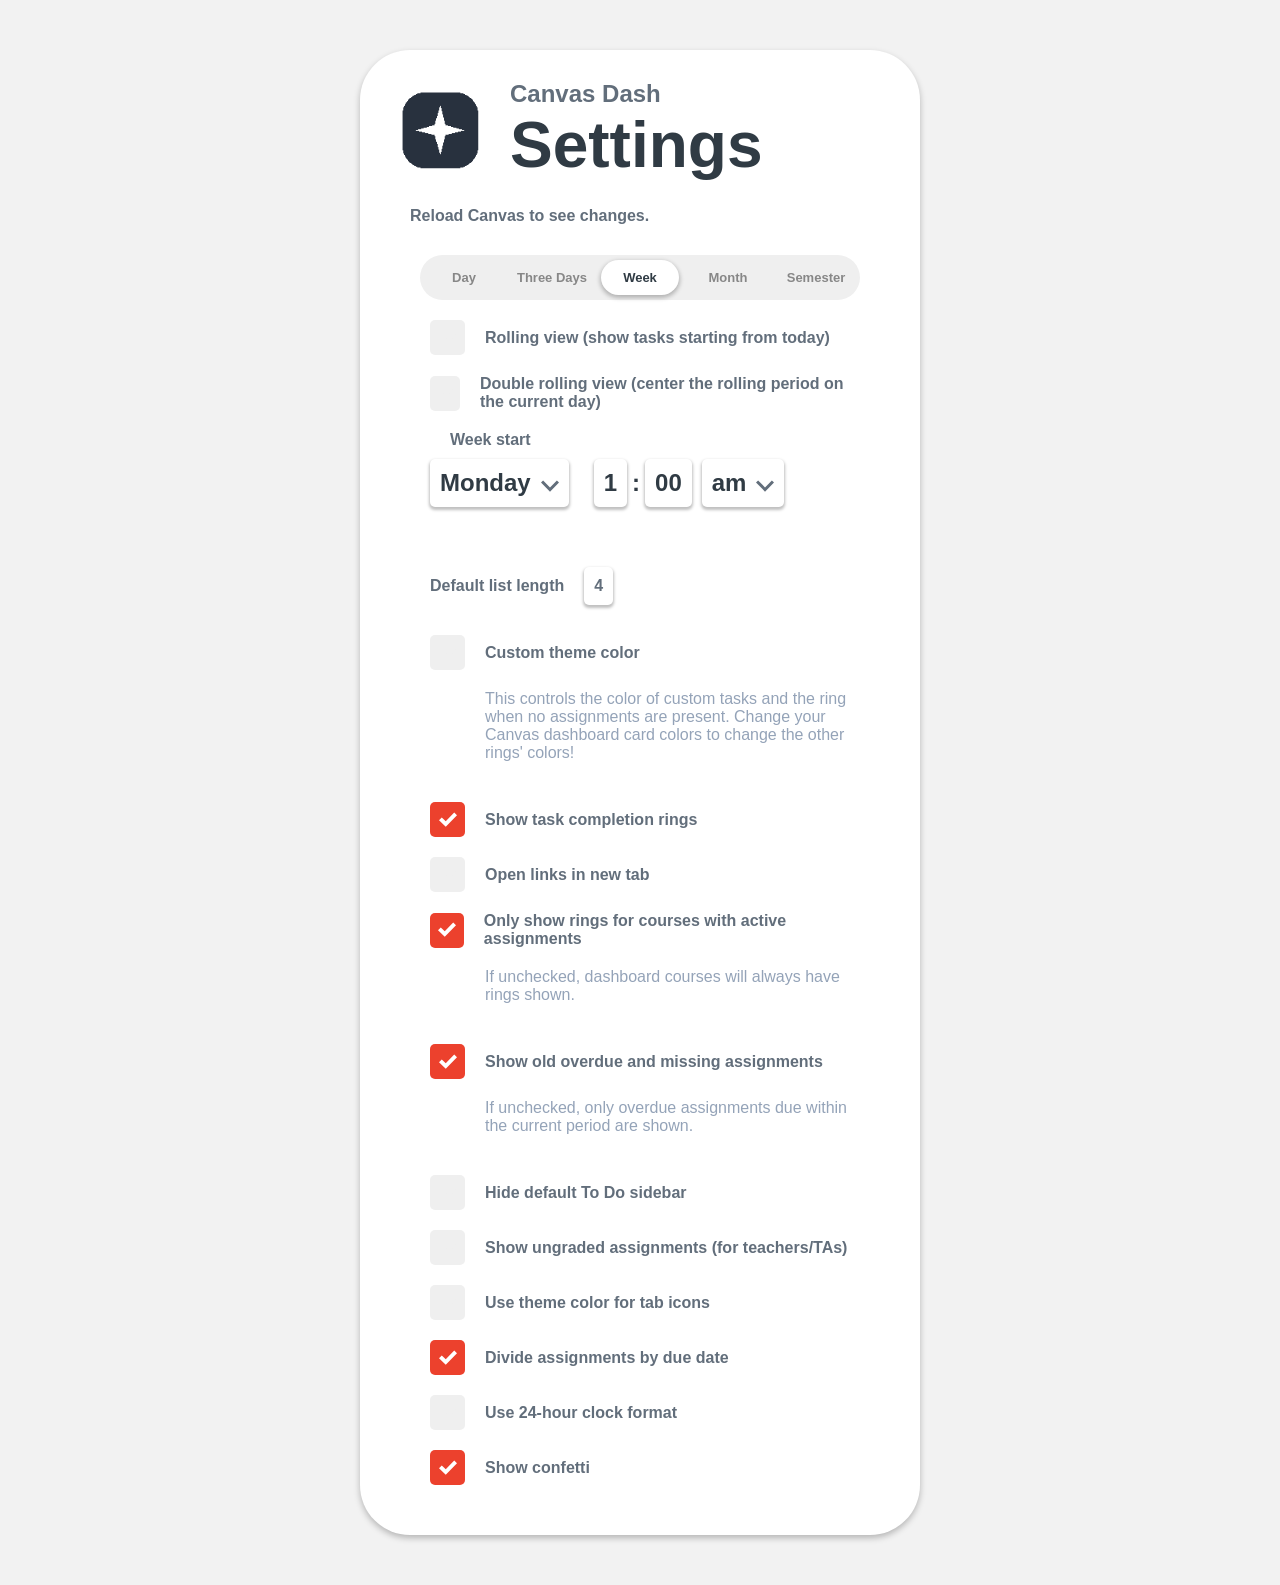
==== options.html @ 55a4fe90 "Initial commit" ====
<!doctype html><html lang="en"><head><meta charset="UTF-8"/><title></title><script defer="defer" src="/options.bundle.js"></script></head><body><div id="app-container"><div id="header"><img src="/icon-128.png" id="logo"/><div><h5>Canvas Dash</h5><h1>Settings</h1></div></div><div id="footer" class="label">Reload Canvas to see changes.</div><div id="content"><div id="period-selector"><div id="day" class="period-option">Day</div><div id="three_day" class="period-option">Three Days</div><div id="week" class="period-option selected-period">Week</div><div id="month" class="period-option">Month</div><div id="semester" class="period-option">Semester</div></div><div class="label"><div class="checkbox" id="rolling-period"><svg xmlns="http://www.w3.org/2000/svg" width="18" height="18" class="check" viewBox="0 0 24 24"><path d="M20.285 2l-11.285 11.567-5.286-5.011-3.714 3.716 9 8.728 15-15.285z"/></svg></div>Rolling view (show tasks starting from today)</div><div class="label" id="double-rolling-label"><div class="checkbox" id="double-rolling-period"><svg xmlns="http://www.w3.org/2000/svg" width="18" height="18" class="check" viewBox="0 0 24 24"><path d="M20.285 2l-11.285 11.567-5.286-5.011-3.714 3.716 9 8.728 15-15.285z"/></svg></div>Double rolling view (center the rolling period on the current day)</div><div id="semester-start-selector" class="hidden"><div class="label" id="semester-start-label">Semester Start</div><div><input id="semester-start-input" type="date"/></div><div class="label" id="semester-end-label">Semester End</div><div><input id="semester-end-input" type="date"/></div></div><div id="semester-end-selector" class="hidden"></div><div id="start-selector" class="show"><div class="label" id="start-label">Week start</div><div id="start-input"><div class="dropdown" id="weekday-dropdown"><div class="dropdown-selected" id="weekday-selected">Monday <svg xmlns="http://www.w3.org/2000/svg" width="20" height="20" viewBox="0 0 24 24" class="arrow"><path d="M0 7.33l2.829-2.83 9.175 9.339 9.167-9.339 2.829 2.83-11.996 12.17z"/></svg></div><div class="dropdown-options hidden" id="weekdays-options"></div></div><div class="dropdown" id="hours-dropdown"><div class="dropdown-selected" id="hours-selected">1</div><div class="dropdown-options hidden" id="hours-options"></div></div>:<div class="dropdown" id="minutes-dropdown"><div class="dropdown-selected" id="minutes-selected">00</div><div class="dropdown-options hidden" id="minutes-options"></div></div><div class="dropdown" id="ampm-dropdown"><div class="dropdown-selected" id="ampm-selected">am <svg xmlns="http://www.w3.org/2000/svg" width="20" height="20" viewBox="0 0 24 24" class="arrow"><path d="M0 7.33l2.829-2.83 9.175 9.339 9.167-9.339 2.829 2.83-11.996 12.17z"/></svg></div><div class="dropdown-options hidden" id="ampm-options"></div></div></div></div><div id="color-options" class="label hide"><input type="color" id="color-choice" name="color-choice" class="checkbox" value="#ec412d"/> <label for="color-choice">Theme Color</label></div><div id="boolean-options"><div class="label" id="list-length-label">Default list length<div class="dropdown" id="list-length-dropdown"><div class="dropdown-selected" id="list-length-selected">4</div><div class="dropdown-options hidden" id="list-length-options"></div></div></div><div class="label"><div class="checkbox" id="custom-theme-color"><svg xmlns="http://www.w3.org/2000/svg" width="18" height="18" class="check" viewBox="0 0 24 24"><path d="M20.285 2l-11.285 11.567-5.286-5.011-3.714 3.716 9 8.728 15-15.285z"/></svg></div>Custom theme color</div><div class="label-description">This controls the color of custom tasks and the ring when no assignments are present. Change your Canvas dashboard card colors to change the other rings' colors!</div><div class="label"><div class="checkbox checked" id="show-rings"><svg xmlns="http://www.w3.org/2000/svg" width="18" height="18" class="check" viewBox="0 0 24 24"><path d="M20.285 2l-11.285 11.567-5.286-5.011-3.714 3.716 9 8.728 15-15.285z"/></svg></div>Show task completion rings</div><div class="label"><div class="checkbox" id="new-tab-task"><svg xmlns="http://www.w3.org/2000/svg" width="18" height="18" class="check" viewBox="0 0 24 24"><path d="M20.285 2l-11.285 11.567-5.286-5.011-3.714 3.716 9 8.728 15-15.285z"/></svg></div>Open links in new tab</div><div class="label"><div class="checkbox checked" id="active-rings"><svg xmlns="http://www.w3.org/2000/svg" width="18" height="18" class="check" viewBox="0 0 24 24"><path d="M20.285 2l-11.285 11.567-5.286-5.011-3.714 3.716 9 8.728 15-15.285z"/></svg></div>Only show rings for courses with active assignments</div><div class="label-description">If unchecked, dashboard courses will always have rings shown.</div><div class="label"><div class="checkbox checked" id="long-overdue"><svg xmlns="http://www.w3.org/2000/svg" width="18" height="18" class="check" viewBox="0 0 24 24"><path d="M20.285 2l-11.285 11.567-5.286-5.011-3.714 3.716 9 8.728 15-15.285z"/></svg></div>Show old overdue and missing assignments</div><div class="label-description">If unchecked, only overdue assignments due within the current period are shown.</div><div class="label"><div class="checkbox" id="default-sidebar"><svg xmlns="http://www.w3.org/2000/svg" width="18" height="18" class="check" viewBox="0 0 24 24"><path d="M20.285 2l-11.285 11.567-5.286-5.011-3.714 3.716 9 8.728 15-15.285z"/></svg></div>Hide default To Do sidebar</div><div class="label"><div class="checkbox" id="show-needs-grading"><svg xmlns="http://www.w3.org/2000/svg" width="18" height="18" class="check" viewBox="0 0 24 24"><path d="M20.285 2l-11.285 11.567-5.286-5.011-3.714 3.716 9 8.728 15-15.285z"/></svg></div>Show ungraded assignments (for teachers/TAs)</div><div class="label"><div class="checkbox" id="color-tabs"><svg xmlns="http://www.w3.org/2000/svg" width="18" height="18" class="check" viewBox="0 0 24 24"><path d="M20.285 2l-11.285 11.567-5.286-5.011-3.714 3.716 9 8.728 15-15.285z"/></svg></div>Use theme color for tab icons</div><div class="label"><div class="checkbox checked" id="due-date-headings"><svg xmlns="http://www.w3.org/2000/svg" width="18" height="18" class="check" viewBox="0 0 24 24"><path d="M20.285 2l-11.285 11.567-5.286-5.011-3.714 3.716 9 8.728 15-15.285z"/></svg></div>Divide assignments by due date</div><div class="label"><div class="checkbox" id="clock-24hr"><svg xmlns="http://www.w3.org/2000/svg" width="18" height="18" class="check" viewBox="0 0 24 24"><path d="M20.285 2l-11.285 11.567-5.286-5.011-3.714 3.716 9 8.728 15-15.285z"/></svg></div>Use 24-hour clock format</div><div class="label"><div class="checkbox checked" id="show-confetti"><svg xmlns="http://www.w3.org/2000/svg" width="18" height="18" class="check" viewBox="0 0 24 24"><path d="M20.285 2l-11.285 11.567-5.286-5.011-3.714 3.716 9 8.728 15-15.285z"/></svg></div>Show confetti</div></div></div></div></body></html>
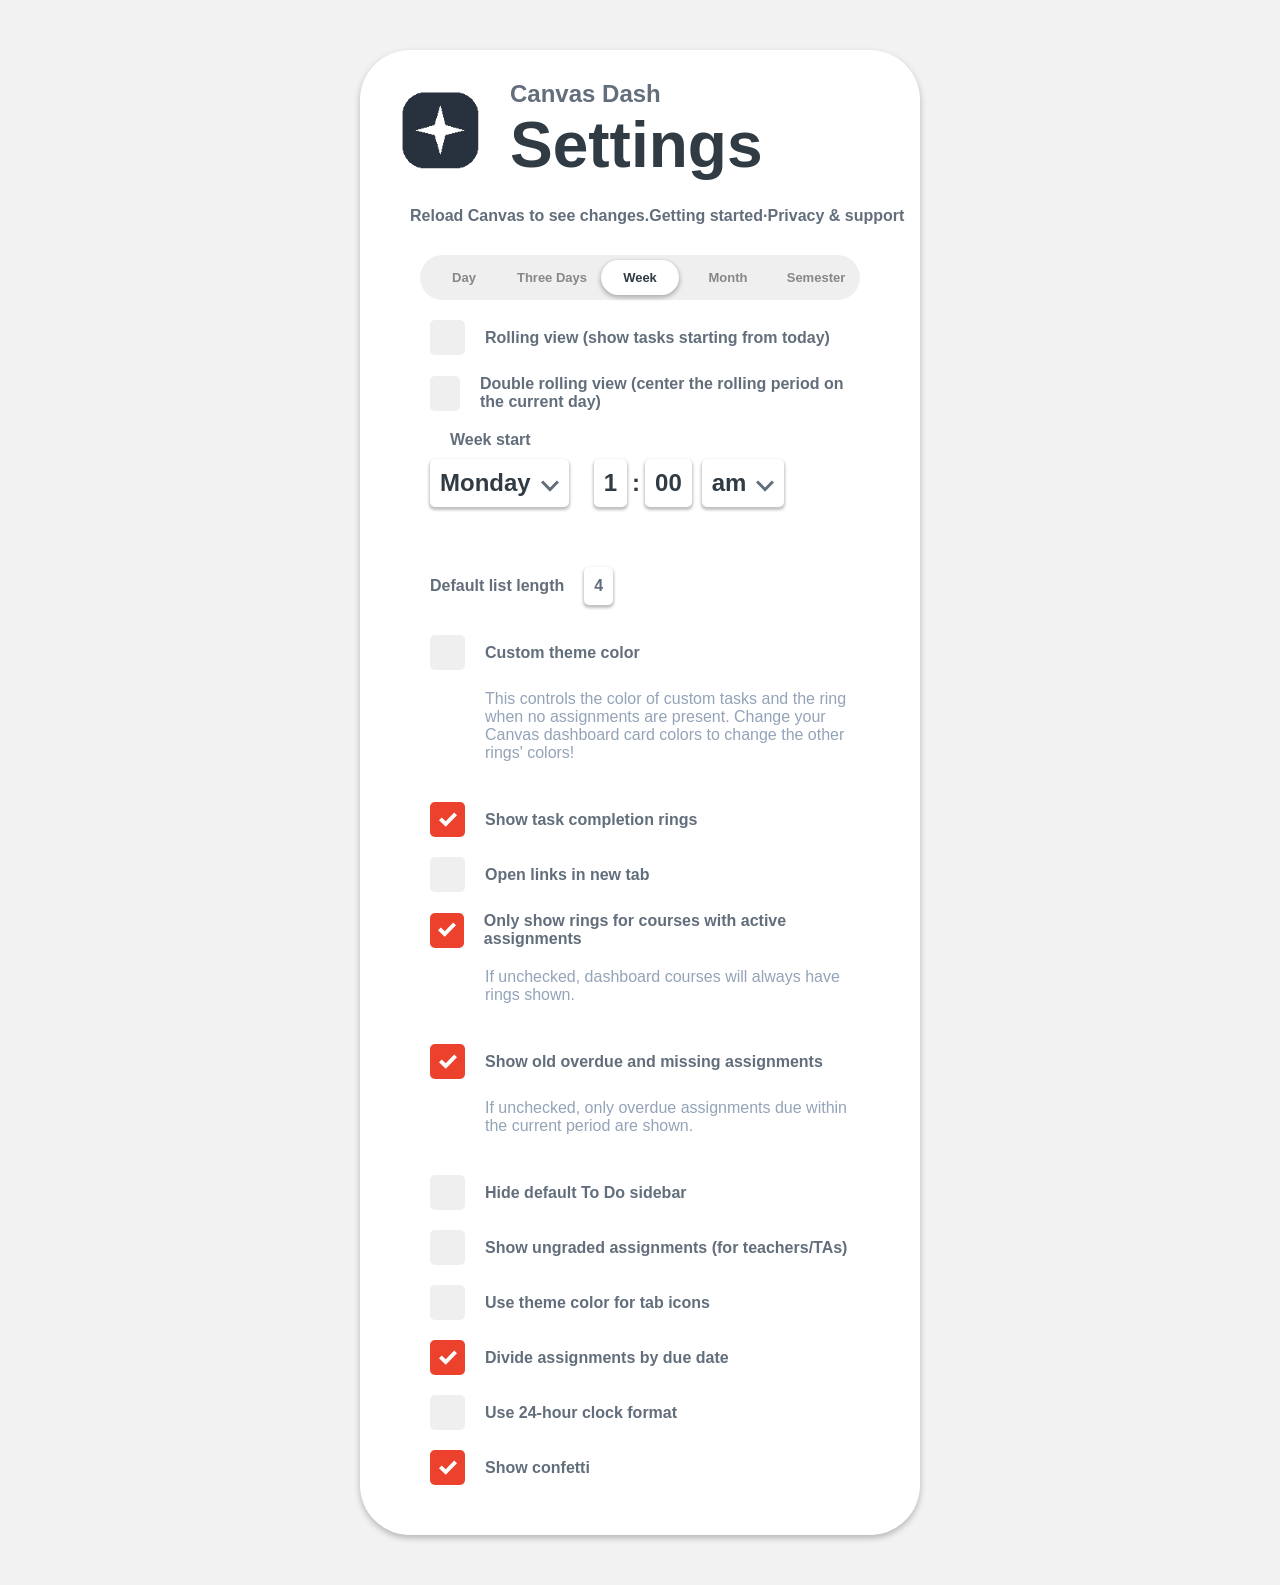
==== commit ada6fd4a: "Polish MyDash onboarding, schedule validation, and open-source docs" ====
--- a/options.html
+++ b/options.html
@@ -1 +1 @@
-<!doctype html><html lang="en"><head><meta charset="UTF-8"/><title></title><script defer="defer" src="/options.bundle.js"></script></head><body><div id="app-container"><div id="header"><img src="/icon-128.png" id="logo"/><div><h5>Canvas Dash</h5><h1>Settings</h1></div></div><div id="footer" class="label">Reload Canvas to see changes.</div><div id="content"><div id="period-selector"><div id="day" class="period-option">Day</div><div id="three_day" class="period-option">Three Days</div><div id="week" class="period-option selected-period">Week</div><div id="month" class="period-option">Month</div><div id="semester" class="period-option">Semester</div></div><div class="label"><div class="checkbox" id="rolling-period"><svg xmlns="http://www.w3.org/2000/svg" width="18" height="18" class="check" viewBox="0 0 24 24"><path d="M20.285 2l-11.285 11.567-5.286-5.011-3.714 3.716 9 8.728 15-15.285z"/></svg></div>Rolling view (show tasks starting from today)</div><div class="label" id="double-rolling-label"><div class="checkbox" id="double-rolling-period"><svg xmlns="http://www.w3.org/2000/svg" width="18" height="18" class="check" viewBox="0 0 24 24"><path d="M20.285 2l-11.285 11.567-5.286-5.011-3.714 3.716 9 8.728 15-15.285z"/></svg></div>Double rolling view (center the rolling period on the current day)</div><div id="semester-start-selector" class="hidden"><div class="label" id="semester-start-label">Semester Start</div><div><input id="semester-start-input" type="date"/></div><div class="label" id="semester-end-label">Semester End</div><div><input id="semester-end-input" type="date"/></div></div><div id="semester-end-selector" class="hidden"></div><div id="start-selector" class="show"><div class="label" id="start-label">Week start</div><div id="start-input"><div class="dropdown" id="weekday-dropdown"><div class="dropdown-selected" id="weekday-selected">Monday <svg xmlns="http://www.w3.org/2000/svg" width="20" height="20" viewBox="0 0 24 24" class="arrow"><path d="M0 7.33l2.829-2.83 9.175 9.339 9.167-9.339 2.829 2.83-11.996 12.17z"/></svg></div><div class="dropdown-options hidden" id="weekdays-options"></div></div><div class="dropdown" id="hours-dropdown"><div class="dropdown-selected" id="hours-selected">1</div><div class="dropdown-options hidden" id="hours-options"></div></div>:<div class="dropdown" id="minutes-dropdown"><div class="dropdown-selected" id="minutes-selected">00</div><div class="dropdown-options hidden" id="minutes-options"></div></div><div class="dropdown" id="ampm-dropdown"><div class="dropdown-selected" id="ampm-selected">am <svg xmlns="http://www.w3.org/2000/svg" width="20" height="20" viewBox="0 0 24 24" class="arrow"><path d="M0 7.33l2.829-2.83 9.175 9.339 9.167-9.339 2.829 2.83-11.996 12.17z"/></svg></div><div class="dropdown-options hidden" id="ampm-options"></div></div></div></div><div id="color-options" class="label hide"><input type="color" id="color-choice" name="color-choice" class="checkbox" value="#ec412d"/> <label for="color-choice">Theme Color</label></div><div id="boolean-options"><div class="label" id="list-length-label">Default list length<div class="dropdown" id="list-length-dropdown"><div class="dropdown-selected" id="list-length-selected">4</div><div class="dropdown-options hidden" id="list-length-options"></div></div></div><div class="label"><div class="checkbox" id="custom-theme-color"><svg xmlns="http://www.w3.org/2000/svg" width="18" height="18" class="check" viewBox="0 0 24 24"><path d="M20.285 2l-11.285 11.567-5.286-5.011-3.714 3.716 9 8.728 15-15.285z"/></svg></div>Custom theme color</div><div class="label-description">This controls the color of custom tasks and the ring when no assignments are present. Change your Canvas dashboard card colors to change the other rings' colors!</div><div class="label"><div class="checkbox checked" id="show-rings"><svg xmlns="http://www.w3.org/2000/svg" width="18" height="18" class="check" viewBox="0 0 24 24"><path d="M20.285 2l-11.285 11.567-5.286-5.011-3.714 3.716 9 8.728 15-15.285z"/></svg></div>Show task completion rings</div><div class="label"><div class="checkbox" id="new-tab-task"><svg xmlns="http://www.w3.org/2000/svg" width="18" height="18" class="check" viewBox="0 0 24 24"><path d="M20.285 2l-11.285 11.567-5.286-5.011-3.714 3.716 9 8.728 15-15.285z"/></svg></div>Open links in new tab</div><div class="label"><div class="checkbox checked" id="active-rings"><svg xmlns="http://www.w3.org/2000/svg" width="18" height="18" class="check" viewBox="0 0 24 24"><path d="M20.285 2l-11.285 11.567-5.286-5.011-3.714 3.716 9 8.728 15-15.285z"/></svg></div>Only show rings for courses with active assignments</div><div class="label-description">If unchecked, dashboard courses will always have rings shown.</div><div class="label"><div class="checkbox checked" id="long-overdue"><svg xmlns="http://www.w3.org/2000/svg" width="18" height="18" class="check" viewBox="0 0 24 24"><path d="M20.285 2l-11.285 11.567-5.286-5.011-3.714 3.716 9 8.728 15-15.285z"/></svg></div>Show old overdue and missing assignments</div><div class="label-description">If unchecked, only overdue assignments due within the current period are shown.</div><div class="label"><div class="checkbox" id="default-sidebar"><svg xmlns="http://www.w3.org/2000/svg" width="18" height="18" class="check" viewBox="0 0 24 24"><path d="M20.285 2l-11.285 11.567-5.286-5.011-3.714 3.716 9 8.728 15-15.285z"/></svg></div>Hide default To Do sidebar</div><div class="label"><div class="checkbox" id="show-needs-grading"><svg xmlns="http://www.w3.org/2000/svg" width="18" height="18" class="check" viewBox="0 0 24 24"><path d="M20.285 2l-11.285 11.567-5.286-5.011-3.714 3.716 9 8.728 15-15.285z"/></svg></div>Show ungraded assignments (for teachers/TAs)</div><div class="label"><div class="checkbox" id="color-tabs"><svg xmlns="http://www.w3.org/2000/svg" width="18" height="18" class="check" viewBox="0 0 24 24"><path d="M20.285 2l-11.285 11.567-5.286-5.011-3.714 3.716 9 8.728 15-15.285z"/></svg></div>Use theme color for tab icons</div><div class="label"><div class="checkbox checked" id="due-date-headings"><svg xmlns="http://www.w3.org/2000/svg" width="18" height="18" class="check" viewBox="0 0 24 24"><path d="M20.285 2l-11.285 11.567-5.286-5.011-3.714 3.716 9 8.728 15-15.285z"/></svg></div>Divide assignments by due date</div><div class="label"><div class="checkbox" id="clock-24hr"><svg xmlns="http://www.w3.org/2000/svg" width="18" height="18" class="check" viewBox="0 0 24 24"><path d="M20.285 2l-11.285 11.567-5.286-5.011-3.714 3.716 9 8.728 15-15.285z"/></svg></div>Use 24-hour clock format</div><div class="label"><div class="checkbox checked" id="show-confetti"><svg xmlns="http://www.w3.org/2000/svg" width="18" height="18" class="check" viewBox="0 0 24 24"><path d="M20.285 2l-11.285 11.567-5.286-5.011-3.714 3.716 9 8.728 15-15.285z"/></svg></div>Show confetti</div></div></div></div></body></html>+<!doctype html><html lang="en"><head><meta charset="UTF-8"/><meta name="viewport" content="width=device-width,initial-scale=1"><title>MyDash Settings</title><script defer="defer" src="/options.bundle.js"></script></head><body><div id="app-container"><div id="header"><img src="/icon-128.png" id="logo" alt="MyDash"/><div><h5>Canvas Dash</h5><h1>Settings</h1></div></div><div id="footer" class="label">Reload Canvas to see changes. <a href="welcome.html">Getting started</a> · <a href="privacy.html">Privacy &amp; support</a></div><div id="content"><div id="period-selector"><div id="day" class="period-option">Day</div><div id="three_day" class="period-option">Three Days</div><div id="week" class="period-option selected-period">Week</div><div id="month" class="period-option">Month</div><div id="semester" class="period-option">Semester</div></div><div class="label"><div class="checkbox" id="rolling-period"><svg xmlns="http://www.w3.org/2000/svg" width="18" height="18" class="check" viewBox="0 0 24 24"><path d="M20.285 2l-11.285 11.567-5.286-5.011-3.714 3.716 9 8.728 15-15.285z"/></svg></div>Rolling view (show tasks starting from today)</div><div class="label" id="double-rolling-label"><div class="checkbox" id="double-rolling-period"><svg xmlns="http://www.w3.org/2000/svg" width="18" height="18" class="check" viewBox="0 0 24 24"><path d="M20.285 2l-11.285 11.567-5.286-5.011-3.714 3.716 9 8.728 15-15.285z"/></svg></div>Double rolling view (center the rolling period on the current day)</div><div id="semester-start-selector" class="hidden"><div class="label" id="semester-start-label">Semester Start</div><div><input id="semester-start-input" type="date"/></div><div class="label" id="semester-end-label">Semester End</div><div><input id="semester-end-input" type="date"/></div></div><div id="semester-end-selector" class="hidden"></div><div id="start-selector" class="show"><div class="label" id="start-label">Week start</div><div id="start-input"><div class="dropdown" id="weekday-dropdown"><div class="dropdown-selected" id="weekday-selected">Monday <svg xmlns="http://www.w3.org/2000/svg" width="20" height="20" viewBox="0 0 24 24" class="arrow"><path d="M0 7.33l2.829-2.83 9.175 9.339 9.167-9.339 2.829 2.83-11.996 12.17z"/></svg></div><div class="dropdown-options hidden" id="weekdays-options"></div></div><div class="dropdown" id="hours-dropdown"><div class="dropdown-selected" id="hours-selected">1</div><div class="dropdown-options hidden" id="hours-options"></div></div>:<div class="dropdown" id="minutes-dropdown"><div class="dropdown-selected" id="minutes-selected">00</div><div class="dropdown-options hidden" id="minutes-options"></div></div><div class="dropdown" id="ampm-dropdown"><div class="dropdown-selected" id="ampm-selected">am <svg xmlns="http://www.w3.org/2000/svg" width="20" height="20" viewBox="0 0 24 24" class="arrow"><path d="M0 7.33l2.829-2.83 9.175 9.339 9.167-9.339 2.829 2.83-11.996 12.17z"/></svg></div><div class="dropdown-options hidden" id="ampm-options"></div></div></div></div><div id="color-options" class="label hide"><input type="color" id="color-choice" name="color-choice" class="checkbox" value="#ec412d"/> <label for="color-choice">Theme Color</label></div><div id="boolean-options"><div class="label" id="list-length-label">Default list length<div class="dropdown" id="list-length-dropdown"><div class="dropdown-selected" id="list-length-selected">4</div><div class="dropdown-options hidden" id="list-length-options"></div></div></div><div class="label"><div class="checkbox" id="custom-theme-color"><svg xmlns="http://www.w3.org/2000/svg" width="18" height="18" class="check" viewBox="0 0 24 24"><path d="M20.285 2l-11.285 11.567-5.286-5.011-3.714 3.716 9 8.728 15-15.285z"/></svg></div>Custom theme color</div><div class="label-description">This controls the color of custom tasks and the ring when no assignments are present. Change your Canvas dashboard card colors to change the other rings' colors!</div><div class="label"><div class="checkbox checked" id="show-rings"><svg xmlns="http://www.w3.org/2000/svg" width="18" height="18" class="check" viewBox="0 0 24 24"><path d="M20.285 2l-11.285 11.567-5.286-5.011-3.714 3.716 9 8.728 15-15.285z"/></svg></div>Show task completion rings</div><div class="label"><div class="checkbox" id="new-tab-task"><svg xmlns="http://www.w3.org/2000/svg" width="18" height="18" class="check" viewBox="0 0 24 24"><path d="M20.285 2l-11.285 11.567-5.286-5.011-3.714 3.716 9 8.728 15-15.285z"/></svg></div>Open links in new tab</div><div class="label"><div class="checkbox checked" id="active-rings"><svg xmlns="http://www.w3.org/2000/svg" width="18" height="18" class="check" viewBox="0 0 24 24"><path d="M20.285 2l-11.285 11.567-5.286-5.011-3.714 3.716 9 8.728 15-15.285z"/></svg></div>Only show rings for courses with active assignments</div><div class="label-description">If unchecked, dashboard courses will always have rings shown.</div><div class="label"><div class="checkbox checked" id="long-overdue"><svg xmlns="http://www.w3.org/2000/svg" width="18" height="18" class="check" viewBox="0 0 24 24"><path d="M20.285 2l-11.285 11.567-5.286-5.011-3.714 3.716 9 8.728 15-15.285z"/></svg></div>Show old overdue and missing assignments</div><div class="label-description">If unchecked, only overdue assignments due within the current period are shown.</div><div class="label"><div class="checkbox" id="default-sidebar"><svg xmlns="http://www.w3.org/2000/svg" width="18" height="18" class="check" viewBox="0 0 24 24"><path d="M20.285 2l-11.285 11.567-5.286-5.011-3.714 3.716 9 8.728 15-15.285z"/></svg></div>Hide default To Do sidebar</div><div class="label"><div class="checkbox" id="show-needs-grading"><svg xmlns="http://www.w3.org/2000/svg" width="18" height="18" class="check" viewBox="0 0 24 24"><path d="M20.285 2l-11.285 11.567-5.286-5.011-3.714 3.716 9 8.728 15-15.285z"/></svg></div>Show ungraded assignments (for teachers/TAs)</div><div class="label"><div class="checkbox" id="color-tabs"><svg xmlns="http://www.w3.org/2000/svg" width="18" height="18" class="check" viewBox="0 0 24 24"><path d="M20.285 2l-11.285 11.567-5.286-5.011-3.714 3.716 9 8.728 15-15.285z"/></svg></div>Use theme color for tab icons</div><div class="label"><div class="checkbox checked" id="due-date-headings"><svg xmlns="http://www.w3.org/2000/svg" width="18" height="18" class="check" viewBox="0 0 24 24"><path d="M20.285 2l-11.285 11.567-5.286-5.011-3.714 3.716 9 8.728 15-15.285z"/></svg></div>Divide assignments by due date</div><div class="label"><div class="checkbox" id="clock-24hr"><svg xmlns="http://www.w3.org/2000/svg" width="18" height="18" class="check" viewBox="0 0 24 24"><path d="M20.285 2l-11.285 11.567-5.286-5.011-3.714 3.716 9 8.728 15-15.285z"/></svg></div>Use 24-hour clock format</div><div class="label"><div class="checkbox checked" id="show-confetti"><svg xmlns="http://www.w3.org/2000/svg" width="18" height="18" class="check" viewBox="0 0 24 24"><path d="M20.285 2l-11.285 11.567-5.286-5.011-3.714 3.716 9 8.728 15-15.285z"/></svg></div>Show confetti</div></div></div></div></body></html>
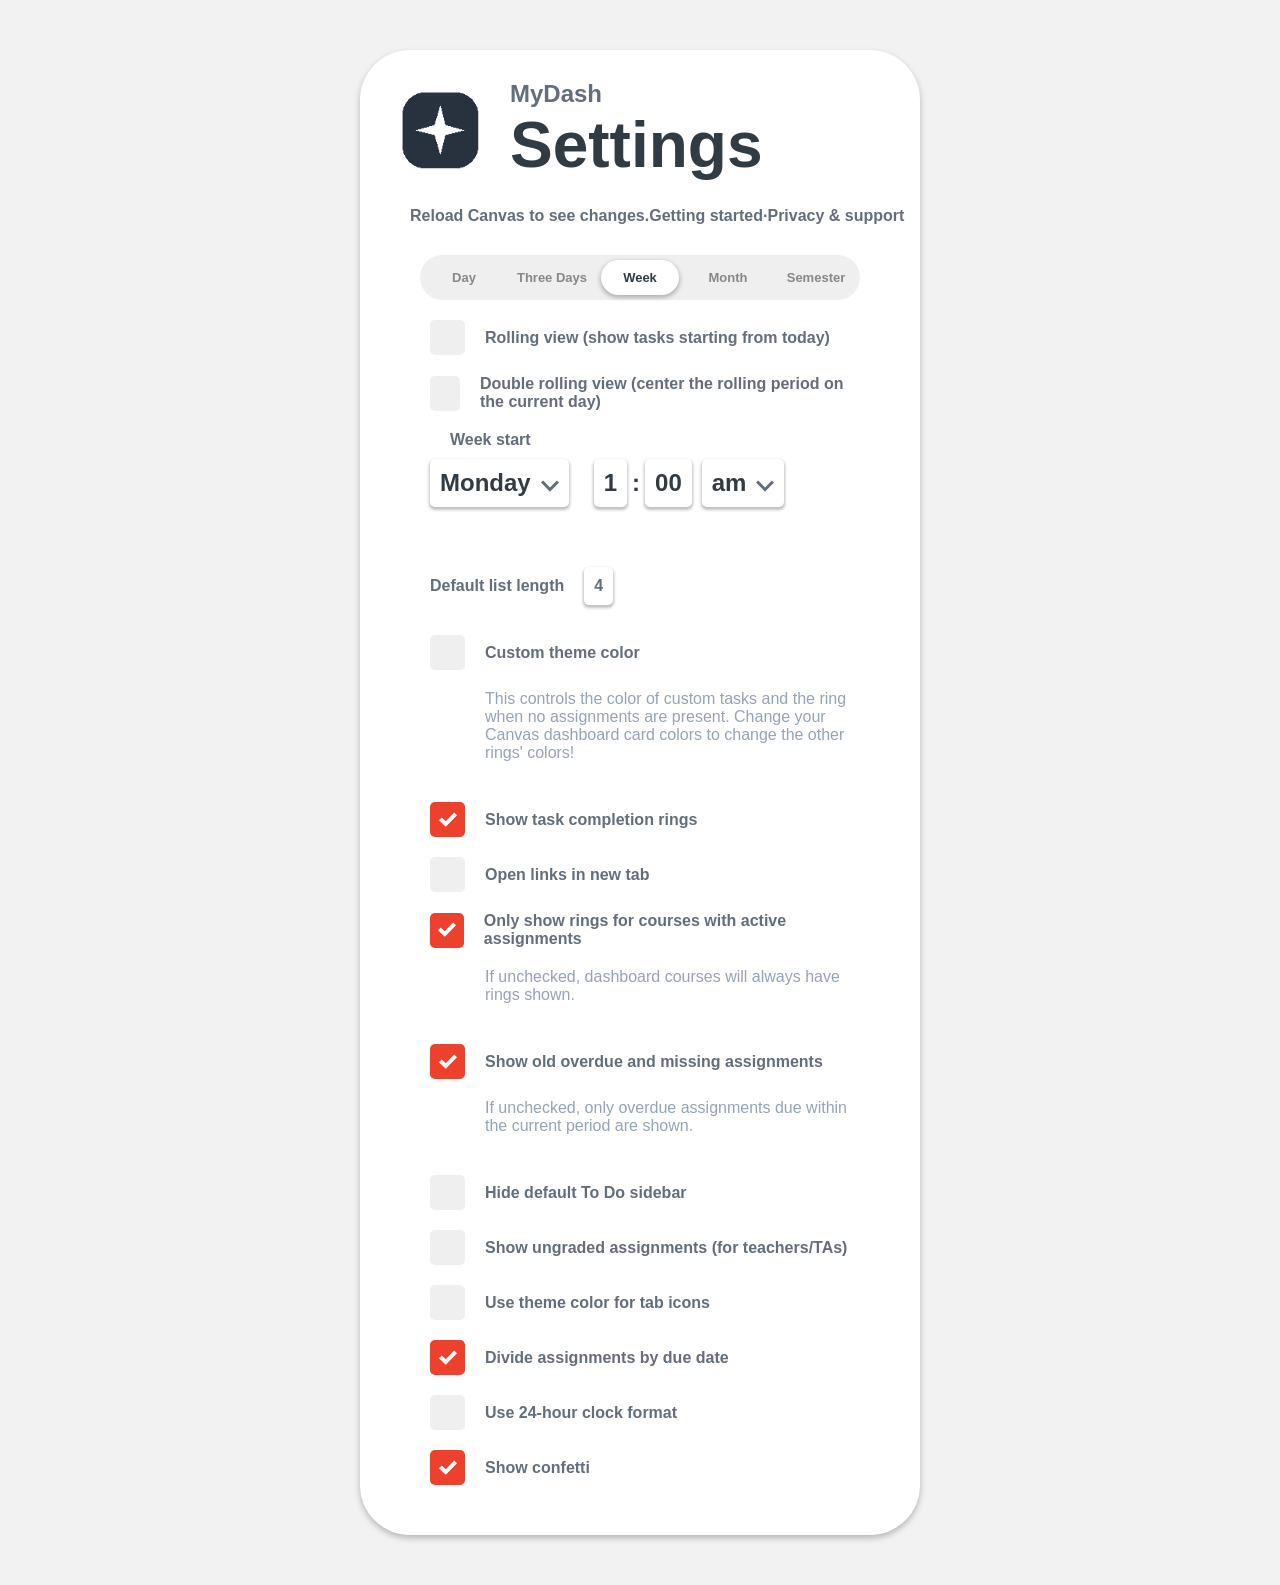
==== commit 035c735c: "Prepare MyDash 0.10.2 launch assets and verified first-run experience" ====
--- a/options.html
+++ b/options.html
@@ -1 +1 @@
-<!doctype html><html lang="en"><head><meta charset="UTF-8"/><meta name="viewport" content="width=device-width,initial-scale=1"><title>MyDash Settings</title><script defer="defer" src="/options.bundle.js"></script></head><body><div id="app-container"><div id="header"><img src="/icon-128.png" id="logo" alt="MyDash"/><div><h5>Canvas Dash</h5><h1>Settings</h1></div></div><div id="footer" class="label">Reload Canvas to see changes. <a href="welcome.html">Getting started</a> · <a href="privacy.html">Privacy &amp; support</a></div><div id="content"><div id="period-selector"><div id="day" class="period-option">Day</div><div id="three_day" class="period-option">Three Days</div><div id="week" class="period-option selected-period">Week</div><div id="month" class="period-option">Month</div><div id="semester" class="period-option">Semester</div></div><div class="label"><div class="checkbox" id="rolling-period"><svg xmlns="http://www.w3.org/2000/svg" width="18" height="18" class="check" viewBox="0 0 24 24"><path d="M20.285 2l-11.285 11.567-5.286-5.011-3.714 3.716 9 8.728 15-15.285z"/></svg></div>Rolling view (show tasks starting from today)</div><div class="label" id="double-rolling-label"><div class="checkbox" id="double-rolling-period"><svg xmlns="http://www.w3.org/2000/svg" width="18" height="18" class="check" viewBox="0 0 24 24"><path d="M20.285 2l-11.285 11.567-5.286-5.011-3.714 3.716 9 8.728 15-15.285z"/></svg></div>Double rolling view (center the rolling period on the current day)</div><div id="semester-start-selector" class="hidden"><div class="label" id="semester-start-label">Semester Start</div><div><input id="semester-start-input" type="date"/></div><div class="label" id="semester-end-label">Semester End</div><div><input id="semester-end-input" type="date"/></div></div><div id="semester-end-selector" class="hidden"></div><div id="start-selector" class="show"><div class="label" id="start-label">Week start</div><div id="start-input"><div class="dropdown" id="weekday-dropdown"><div class="dropdown-selected" id="weekday-selected">Monday <svg xmlns="http://www.w3.org/2000/svg" width="20" height="20" viewBox="0 0 24 24" class="arrow"><path d="M0 7.33l2.829-2.83 9.175 9.339 9.167-9.339 2.829 2.83-11.996 12.17z"/></svg></div><div class="dropdown-options hidden" id="weekdays-options"></div></div><div class="dropdown" id="hours-dropdown"><div class="dropdown-selected" id="hours-selected">1</div><div class="dropdown-options hidden" id="hours-options"></div></div>:<div class="dropdown" id="minutes-dropdown"><div class="dropdown-selected" id="minutes-selected">00</div><div class="dropdown-options hidden" id="minutes-options"></div></div><div class="dropdown" id="ampm-dropdown"><div class="dropdown-selected" id="ampm-selected">am <svg xmlns="http://www.w3.org/2000/svg" width="20" height="20" viewBox="0 0 24 24" class="arrow"><path d="M0 7.33l2.829-2.83 9.175 9.339 9.167-9.339 2.829 2.83-11.996 12.17z"/></svg></div><div class="dropdown-options hidden" id="ampm-options"></div></div></div></div><div id="color-options" class="label hide"><input type="color" id="color-choice" name="color-choice" class="checkbox" value="#ec412d"/> <label for="color-choice">Theme Color</label></div><div id="boolean-options"><div class="label" id="list-length-label">Default list length<div class="dropdown" id="list-length-dropdown"><div class="dropdown-selected" id="list-length-selected">4</div><div class="dropdown-options hidden" id="list-length-options"></div></div></div><div class="label"><div class="checkbox" id="custom-theme-color"><svg xmlns="http://www.w3.org/2000/svg" width="18" height="18" class="check" viewBox="0 0 24 24"><path d="M20.285 2l-11.285 11.567-5.286-5.011-3.714 3.716 9 8.728 15-15.285z"/></svg></div>Custom theme color</div><div class="label-description">This controls the color of custom tasks and the ring when no assignments are present. Change your Canvas dashboard card colors to change the other rings' colors!</div><div class="label"><div class="checkbox checked" id="show-rings"><svg xmlns="http://www.w3.org/2000/svg" width="18" height="18" class="check" viewBox="0 0 24 24"><path d="M20.285 2l-11.285 11.567-5.286-5.011-3.714 3.716 9 8.728 15-15.285z"/></svg></div>Show task completion rings</div><div class="label"><div class="checkbox" id="new-tab-task"><svg xmlns="http://www.w3.org/2000/svg" width="18" height="18" class="check" viewBox="0 0 24 24"><path d="M20.285 2l-11.285 11.567-5.286-5.011-3.714 3.716 9 8.728 15-15.285z"/></svg></div>Open links in new tab</div><div class="label"><div class="checkbox checked" id="active-rings"><svg xmlns="http://www.w3.org/2000/svg" width="18" height="18" class="check" viewBox="0 0 24 24"><path d="M20.285 2l-11.285 11.567-5.286-5.011-3.714 3.716 9 8.728 15-15.285z"/></svg></div>Only show rings for courses with active assignments</div><div class="label-description">If unchecked, dashboard courses will always have rings shown.</div><div class="label"><div class="checkbox checked" id="long-overdue"><svg xmlns="http://www.w3.org/2000/svg" width="18" height="18" class="check" viewBox="0 0 24 24"><path d="M20.285 2l-11.285 11.567-5.286-5.011-3.714 3.716 9 8.728 15-15.285z"/></svg></div>Show old overdue and missing assignments</div><div class="label-description">If unchecked, only overdue assignments due within the current period are shown.</div><div class="label"><div class="checkbox" id="default-sidebar"><svg xmlns="http://www.w3.org/2000/svg" width="18" height="18" class="check" viewBox="0 0 24 24"><path d="M20.285 2l-11.285 11.567-5.286-5.011-3.714 3.716 9 8.728 15-15.285z"/></svg></div>Hide default To Do sidebar</div><div class="label"><div class="checkbox" id="show-needs-grading"><svg xmlns="http://www.w3.org/2000/svg" width="18" height="18" class="check" viewBox="0 0 24 24"><path d="M20.285 2l-11.285 11.567-5.286-5.011-3.714 3.716 9 8.728 15-15.285z"/></svg></div>Show ungraded assignments (for teachers/TAs)</div><div class="label"><div class="checkbox" id="color-tabs"><svg xmlns="http://www.w3.org/2000/svg" width="18" height="18" class="check" viewBox="0 0 24 24"><path d="M20.285 2l-11.285 11.567-5.286-5.011-3.714 3.716 9 8.728 15-15.285z"/></svg></div>Use theme color for tab icons</div><div class="label"><div class="checkbox checked" id="due-date-headings"><svg xmlns="http://www.w3.org/2000/svg" width="18" height="18" class="check" viewBox="0 0 24 24"><path d="M20.285 2l-11.285 11.567-5.286-5.011-3.714 3.716 9 8.728 15-15.285z"/></svg></div>Divide assignments by due date</div><div class="label"><div class="checkbox" id="clock-24hr"><svg xmlns="http://www.w3.org/2000/svg" width="18" height="18" class="check" viewBox="0 0 24 24"><path d="M20.285 2l-11.285 11.567-5.286-5.011-3.714 3.716 9 8.728 15-15.285z"/></svg></div>Use 24-hour clock format</div><div class="label"><div class="checkbox checked" id="show-confetti"><svg xmlns="http://www.w3.org/2000/svg" width="18" height="18" class="check" viewBox="0 0 24 24"><path d="M20.285 2l-11.285 11.567-5.286-5.011-3.714 3.716 9 8.728 15-15.285z"/></svg></div>Show confetti</div></div></div></div></body></html>+<!doctype html><html lang="en"><head><meta charset="UTF-8"/><meta name="viewport" content="width=device-width,initial-scale=1"><title>MyDash Settings</title><script defer="defer" src="/options.bundle.js"></script></head><body><div id="app-container"><div id="header"><img src="/icon-128.png" id="logo" alt="MyDash"/><div><h5>MyDash</h5><h1>Settings</h1></div></div><div id="footer" class="label">Reload Canvas to see changes. <a href="welcome.html">Getting started</a> · <a href="privacy.html">Privacy &amp; support</a></div><div id="content"><div id="period-selector"><div id="day" class="period-option">Day</div><div id="three_day" class="period-option">Three Days</div><div id="week" class="period-option selected-period">Week</div><div id="month" class="period-option">Month</div><div id="semester" class="period-option">Semester</div></div><div class="label"><div class="checkbox" id="rolling-period"><svg xmlns="http://www.w3.org/2000/svg" width="18" height="18" class="check" viewBox="0 0 24 24"><path d="M20.285 2l-11.285 11.567-5.286-5.011-3.714 3.716 9 8.728 15-15.285z"/></svg></div>Rolling view (show tasks starting from today)</div><div class="label" id="double-rolling-label"><div class="checkbox" id="double-rolling-period"><svg xmlns="http://www.w3.org/2000/svg" width="18" height="18" class="check" viewBox="0 0 24 24"><path d="M20.285 2l-11.285 11.567-5.286-5.011-3.714 3.716 9 8.728 15-15.285z"/></svg></div>Double rolling view (center the rolling period on the current day)</div><div id="semester-start-selector" class="hidden"><div class="label" id="semester-start-label">Semester Start</div><div><input id="semester-start-input" type="date"/></div><div class="label" id="semester-end-label">Semester End</div><div><input id="semester-end-input" type="date"/></div></div><div id="semester-end-selector" class="hidden"></div><div id="start-selector" class="show"><div class="label" id="start-label">Week start</div><div id="start-input"><div class="dropdown" id="weekday-dropdown"><div class="dropdown-selected" id="weekday-selected">Monday <svg xmlns="http://www.w3.org/2000/svg" width="20" height="20" viewBox="0 0 24 24" class="arrow"><path d="M0 7.33l2.829-2.83 9.175 9.339 9.167-9.339 2.829 2.83-11.996 12.17z"/></svg></div><div class="dropdown-options hidden" id="weekdays-options"></div></div><div class="dropdown" id="hours-dropdown"><div class="dropdown-selected" id="hours-selected">1</div><div class="dropdown-options hidden" id="hours-options"></div></div>:<div class="dropdown" id="minutes-dropdown"><div class="dropdown-selected" id="minutes-selected">00</div><div class="dropdown-options hidden" id="minutes-options"></div></div><div class="dropdown" id="ampm-dropdown"><div class="dropdown-selected" id="ampm-selected">am <svg xmlns="http://www.w3.org/2000/svg" width="20" height="20" viewBox="0 0 24 24" class="arrow"><path d="M0 7.33l2.829-2.83 9.175 9.339 9.167-9.339 2.829 2.83-11.996 12.17z"/></svg></div><div class="dropdown-options hidden" id="ampm-options"></div></div></div></div><div id="color-options" class="label hide"><input type="color" id="color-choice" name="color-choice" class="checkbox" value="#ec412d"/> <label for="color-choice">Theme Color</label></div><div id="boolean-options"><div class="label" id="list-length-label">Default list length<div class="dropdown" id="list-length-dropdown"><div class="dropdown-selected" id="list-length-selected">4</div><div class="dropdown-options hidden" id="list-length-options"></div></div></div><div class="label"><div class="checkbox" id="custom-theme-color"><svg xmlns="http://www.w3.org/2000/svg" width="18" height="18" class="check" viewBox="0 0 24 24"><path d="M20.285 2l-11.285 11.567-5.286-5.011-3.714 3.716 9 8.728 15-15.285z"/></svg></div>Custom theme color</div><div class="label-description">This controls the color of custom tasks and the ring when no assignments are present. Change your Canvas dashboard card colors to change the other rings' colors!</div><div class="label"><div class="checkbox checked" id="show-rings"><svg xmlns="http://www.w3.org/2000/svg" width="18" height="18" class="check" viewBox="0 0 24 24"><path d="M20.285 2l-11.285 11.567-5.286-5.011-3.714 3.716 9 8.728 15-15.285z"/></svg></div>Show task completion rings</div><div class="label"><div class="checkbox" id="new-tab-task"><svg xmlns="http://www.w3.org/2000/svg" width="18" height="18" class="check" viewBox="0 0 24 24"><path d="M20.285 2l-11.285 11.567-5.286-5.011-3.714 3.716 9 8.728 15-15.285z"/></svg></div>Open links in new tab</div><div class="label"><div class="checkbox checked" id="active-rings"><svg xmlns="http://www.w3.org/2000/svg" width="18" height="18" class="check" viewBox="0 0 24 24"><path d="M20.285 2l-11.285 11.567-5.286-5.011-3.714 3.716 9 8.728 15-15.285z"/></svg></div>Only show rings for courses with active assignments</div><div class="label-description">If unchecked, dashboard courses will always have rings shown.</div><div class="label"><div class="checkbox checked" id="long-overdue"><svg xmlns="http://www.w3.org/2000/svg" width="18" height="18" class="check" viewBox="0 0 24 24"><path d="M20.285 2l-11.285 11.567-5.286-5.011-3.714 3.716 9 8.728 15-15.285z"/></svg></div>Show old overdue and missing assignments</div><div class="label-description">If unchecked, only overdue assignments due within the current period are shown.</div><div class="label"><div class="checkbox" id="default-sidebar"><svg xmlns="http://www.w3.org/2000/svg" width="18" height="18" class="check" viewBox="0 0 24 24"><path d="M20.285 2l-11.285 11.567-5.286-5.011-3.714 3.716 9 8.728 15-15.285z"/></svg></div>Hide default To Do sidebar</div><div class="label"><div class="checkbox" id="show-needs-grading"><svg xmlns="http://www.w3.org/2000/svg" width="18" height="18" class="check" viewBox="0 0 24 24"><path d="M20.285 2l-11.285 11.567-5.286-5.011-3.714 3.716 9 8.728 15-15.285z"/></svg></div>Show ungraded assignments (for teachers/TAs)</div><div class="label"><div class="checkbox" id="color-tabs"><svg xmlns="http://www.w3.org/2000/svg" width="18" height="18" class="check" viewBox="0 0 24 24"><path d="M20.285 2l-11.285 11.567-5.286-5.011-3.714 3.716 9 8.728 15-15.285z"/></svg></div>Use theme color for tab icons</div><div class="label"><div class="checkbox checked" id="due-date-headings"><svg xmlns="http://www.w3.org/2000/svg" width="18" height="18" class="check" viewBox="0 0 24 24"><path d="M20.285 2l-11.285 11.567-5.286-5.011-3.714 3.716 9 8.728 15-15.285z"/></svg></div>Divide assignments by due date</div><div class="label"><div class="checkbox" id="clock-24hr"><svg xmlns="http://www.w3.org/2000/svg" width="18" height="18" class="check" viewBox="0 0 24 24"><path d="M20.285 2l-11.285 11.567-5.286-5.011-3.714 3.716 9 8.728 15-15.285z"/></svg></div>Use 24-hour clock format</div><div class="label"><div class="checkbox checked" id="show-confetti"><svg xmlns="http://www.w3.org/2000/svg" width="18" height="18" class="check" viewBox="0 0 24 24"><path d="M20.285 2l-11.285 11.567-5.286-5.011-3.714 3.716 9 8.728 15-15.285z"/></svg></div>Show confetti</div></div></div></div></body></html>
